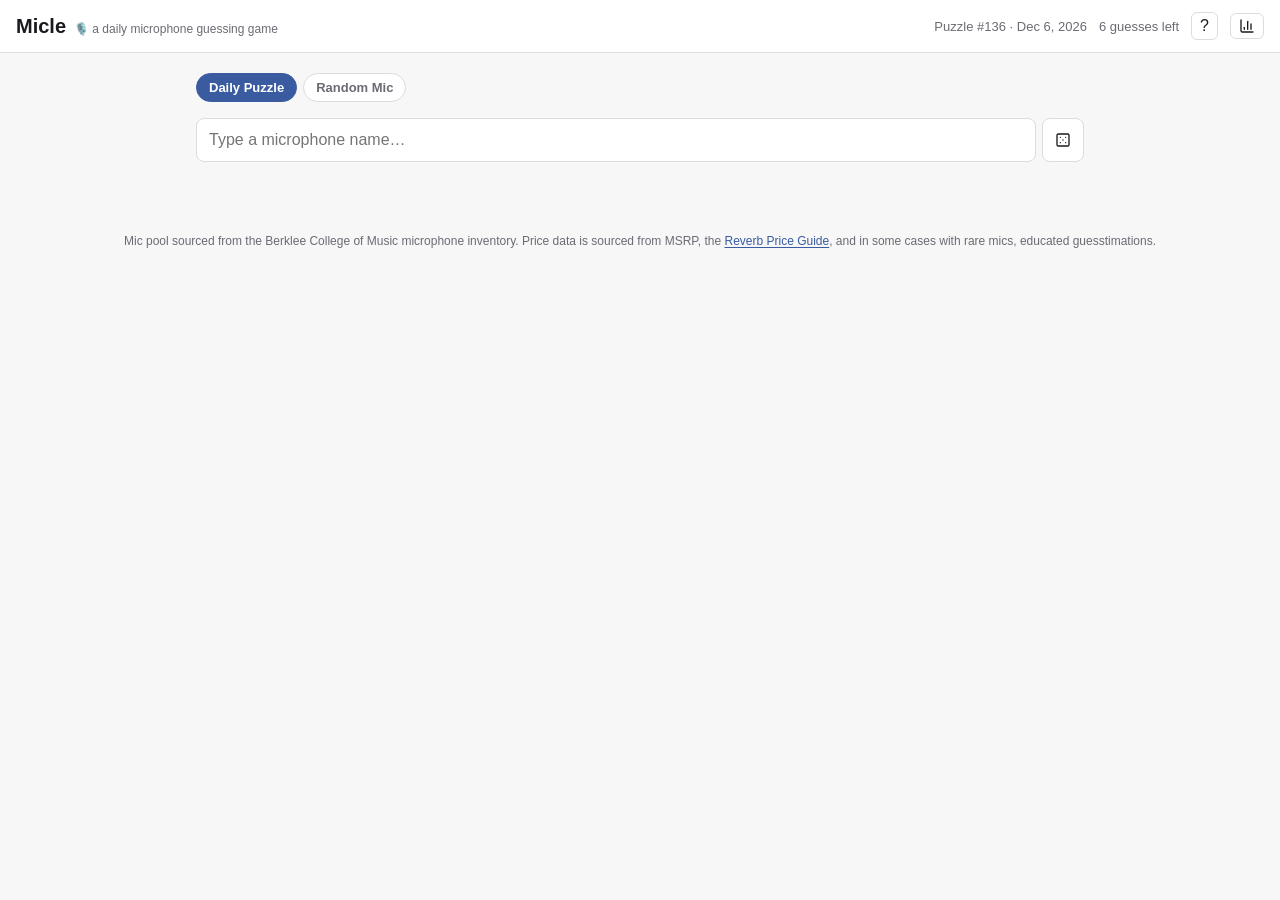
==== index.html @ 71186fd2 "Add GoatCounter analytics alongside Umami Umami Cloud's script domain is commonly adblocked, underco" ====
<!doctype html>
<html lang="en">
<head>
  <meta charset="utf-8" />
  <meta name="viewport" content="width=device-width, initial-scale=1" />
  <title>Micle — Daily Microphone Guessing Game</title>
  <meta name="description" content="Guess the studio microphone of the day. A Wordle-style game for audio nerds." />
  <link rel="canonical" href="https://micle.julianro.se/" />
  <meta property="og:type" content="website" />
  <meta property="og:title" content="Micle — Daily Microphone Guessing Game" />
  <meta property="og:description" content="Guess the studio microphone of the day. A Wordle-style game for audio nerds." />
  <meta property="og:url" content="https://micle.julianro.se/" />
  <meta property="og:image" content="https://micle.julianro.se/social-card.png" />
  <meta property="og:image:width" content="1200" />
  <meta property="og:image:height" content="630" />
  <meta name="twitter:card" content="summary_large_image" />
  <meta name="twitter:title" content="Micle — Daily Microphone Guessing Game" />
  <meta name="twitter:description" content="Guess the studio microphone of the day. A Wordle-style game for audio nerds." />
  <meta name="twitter:image" content="https://micle.julianro.se/social-card.png" />
  <link rel="icon" href="favicon.svg" type="image/svg+xml" />
  <link rel="apple-touch-icon" href="icons/apple-touch-icon.png" />
  <!-- Keep in sync with --bg in css/styles.css's :root and its dark-mode override. -->
  <meta name="theme-color" content="#f7f7f8" media="(prefers-color-scheme: light)" />
  <meta name="theme-color" content="#17171b" media="(prefers-color-scheme: dark)" />
  <link rel="manifest" href="manifest.webmanifest" />
  <link rel="stylesheet" href="css/styles.css" />
  <!-- Umami Cloud: privacy-friendly, cookieless analytics. TEMPORARY: remove once GoatCounter numbers are validated, see js/app.js track(). -->
  <script defer src="https://cloud.umami.is/script.js" data-website-id="380be635-32c4-4106-81da-ce175e192fd4"></script>
  <!-- GoatCounter: privacy-friendly, cookieless analytics, less commonly adblocked than Umami Cloud. -->
  <script data-goatcounter="https://julianrose.goatcounter.com/count" async src="//gc.zgo.at/count.js"></script>
  <script type="application/ld+json">
  {
    "@context": "https://schema.org",
    "@type": "WebApplication",
    "name": "Micle",
    "description": "Guess the studio microphone of the day. A Wordle-style game for audio nerds.",
    "url": "https://micle.julianro.se/",
    "applicationCategory": "GameApplication",
    "operatingSystem": "Any",
    "isAccessibleForFree": true,
    "offers": { "@type": "Offer", "price": "0", "priceCurrency": "USD" }
  }
  </script>
</head>
<body>
  <header class="site-header">
    <!-- Tagline is a sibling, not a child, of the h1: nesting it made the
         heading's accessible name "Micle🎙️ a daily microphone guessing game". -->
    <div class="site-title">
      <h1>Micle</h1>
      <span class="tagline">🎙️ a daily microphone guessing game</span>
    </div>
    <div class="header-actions">
      <span id="day-label" class="day-label"></span>
      <span id="guesses-left" class="guesses-left"></span>
      <button id="help-btn" type="button" class="icon-btn" aria-label="How to play" aria-expanded="false" aria-controls="instructions">?</button>
      <button id="stats-btn" type="button" class="icon-btn" aria-label="View stats">
        <svg viewBox="0 0 24 24" fill="none" stroke="currentColor" stroke-width="2" stroke-linecap="round" stroke-linejoin="round" aria-hidden="true"><path d="M3 3v16a2 2 0 0 0 2 2h16"/><path d="M18 17V9"/><path d="M13 17V5"/><path d="M8 17v-3"/></svg>
      </button>
    </div>
  </header>

  <main>
    <div id="instructions" class="instructions" hidden>
      <p>Guess the studio microphone in 6 tries. Each guess is compared against the answer across six categories. In Random Mic mode, toggle Infinity to drop the guess limit entirely.</p>
      <ul class="legend">
        <li><span class="legend-swatch legend-swatch--match" aria-hidden="true"><svg viewBox="0 0 24 24" fill="none" stroke="currentColor" stroke-width="2" stroke-linecap="round" stroke-linejoin="round"><path d="M20 6 9 17l-5-5"/></svg></span> Exact match</li>
        <li><span class="legend-swatch legend-swatch--partial" aria-hidden="true"><svg viewBox="0 0 24 24" fill="none" stroke="currentColor" stroke-width="2" stroke-linecap="round" stroke-linejoin="round"><path d="M10.1 2.182a10 10 0 0 1 3.8 0"/><path d="M13.9 21.818a10 10 0 0 1-3.8 0"/><path d="M17.609 3.721a10 10 0 0 1 2.69 2.7"/><path d="M2.182 13.9a10 10 0 0 1 0-3.8"/><path d="M20.279 17.609a10 10 0 0 1-2.7 2.69"/><path d="M21.818 10.1a10 10 0 0 1 0 3.8"/><path d="M3.721 6.391a10 10 0 0 1 2.7-2.69"/><path d="M6.391 20.279a10 10 0 0 1-2.69-2.7"/></svg></span> Partial — some polar patterns overlap</li>
        <li><span class="legend-swatch legend-swatch--no-match" aria-hidden="true"><svg viewBox="0 0 24 24" fill="none" stroke="currentColor" stroke-width="2" stroke-linecap="round" stroke-linejoin="round"><path d="M18 6 6 18"/><path d="m6 6 12 12"/></svg></span> No match</li>
        <li><span class="legend-swatch legend-swatch--hint" aria-hidden="true"><svg viewBox="0 0 24 24" fill="none" stroke="currentColor" stroke-width="2" stroke-linecap="round" stroke-linejoin="round"><path d="m5 12 7-7 7 7"/><path d="M12 19V5"/></svg></span> Answer is higher (year or price)</li>
        <li><span class="legend-swatch legend-swatch--hint" aria-hidden="true"><svg viewBox="0 0 24 24" fill="none" stroke="currentColor" stroke-width="2" stroke-linecap="round" stroke-linejoin="round"><path d="M12 5v14"/><path d="m19 12-7 7-7-7"/></svg></span> Answer is lower</li>
        <li><span class="legend-swatch legend-swatch--unknown" aria-hidden="true"><svg viewBox="0 0 24 24" fill="none" stroke="currentColor" stroke-width="2" stroke-linecap="round" stroke-linejoin="round"><circle cx="12" cy="12" r="10"/><path d="M9.09 9a3 3 0 0 1 5.83 1c0 2-3 3-3 3"/><path d="M12 17h.01"/></svg></span> Price unknown for this mic</li>
      </ul>
      <p class="instructions-note">Long values are shortened to fit: LDC and SDC are large- and small-diaphragm condensers, and Omni, Fig-8, Super, Hyper and Wide are the matching polar patterns. Hover a tile for the full text.</p>
      <p class="instructions-note">Keyboard shortcuts:</p>
      <ul class="shortcuts">
        <li><kbd>/</kbd> Focus the guess input</li>
        <li><kbd>?</kbd> Toggle these instructions</li>
        <li><kbd>Esc</kbd> Close these instructions</li>
        <li><kbd>S</kbd> Open stats</li>
        <li><kbd>D</kbd> Daily Puzzle</li>
        <li><kbd>M</kbd> Random Mic</li>
        <li><kbd>N</kbd> New Mic <span class="shortcuts-scope">(Random Mic)</span></li>
        <li><kbd>R</kbd> Random guess</li>
        <li><kbd>I</kbd> Toggle Infinity <span class="shortcuts-scope">(Random Mic)</span></li>
      </ul>
    </div>

    <div class="controls">
      <div class="mode-switcher" role="tablist">
        <button type="button" id="mode-daily-btn" class="mode-btn mode-btn--active" role="tab" aria-selected="true" data-mode="daily">Daily Puzzle</button>
        <button type="button" id="mode-random-btn" class="mode-btn" role="tab" aria-selected="false" data-mode="random">Random Mic</button>
      </div>
      <button type="button" id="infinity-toggle-btn" class="infinity-toggle" role="switch" aria-checked="false" hidden>∞ Infinity</button>
      <button type="button" id="new-random-btn" class="new-random-btn" hidden>
        <svg viewBox="0 0 24 24" fill="none" stroke="currentColor" stroke-width="2" stroke-linecap="round" stroke-linejoin="round" aria-hidden="true"><path d="m18 14 4 4-4 4"/><path d="m18 2 4 4-4 4"/><path d="M2 18h1.973a4 4 0 0 0 3.3-1.7l5.454-8.6a4 4 0 0 1 3.3-1.7H22"/><path d="M2 6h1.972a4 4 0 0 1 3.6 2.2"/><path d="M22 18h-6.041a4 4 0 0 1-3.3-1.8l-.359-.45"/></svg>
        New Mic
      </button>
    </div>
    <p id="mode-note" class="mode-note" hidden>Practice mode — unlimited replays, doesn't count toward your streak or stats.</p>

    <div class="guess-form">
      <div class="guess-row">
        <div class="autocomplete">
          <label for="guess-input" class="visually-hidden">Guess a microphone</label>
          <input
            id="guess-input"
            name="mic-guess-search"
            type="text"
            placeholder="Type a microphone name…"
            role="combobox"
            aria-expanded="false"
            aria-autocomplete="list"
            aria-controls="ac-list"
            autocomplete="off"
            autocorrect="off"
            autocapitalize="off"
            spellcheck="false"
            data-lpignore="true"
            data-1p-ignore="true"
            data-bwignore="true"
            data-form-type="other"
            data-protonpass-ignore="true"
          />
          <ul id="ac-list" class="ac-list" role="listbox" hidden></ul>
        </div>
        <button type="button" id="random-guess-btn" class="random-guess-btn" aria-label="Random guess">
          <svg viewBox="0 0 24 24" fill="none" stroke="currentColor" stroke-width="2" stroke-linecap="round" stroke-linejoin="round" aria-hidden="true"><rect width="18" height="18" x="3" y="3" rx="2" ry="2"/><path d="M16 8h.01"/><path d="M8 8h.01"/><path d="M8 16h.01"/><path d="M16 16h.01"/><path d="M12 12h.01"/></svg>
        </button>
      </div>
    </div>

    <p id="status-banner" class="status-banner" role="alert" hidden></p>
    <button id="share-btn-page" type="button" class="share-btn share-btn--page" hidden>
      <svg viewBox="0 0 24 24" fill="none" stroke="currentColor" stroke-width="2" stroke-linecap="round" stroke-linejoin="round" aria-hidden="true"><rect width="8" height="4" x="8" y="2" rx="1" ry="1"/><path d="M8 4H6a2 2 0 0 0-2 2v14a2 2 0 0 0 2 2h12a2 2 0 0 0 2-2v-2"/><path d="M16 4h2a2 2 0 0 1 2 2v4"/><path d="M21 14H11"/><path d="m15 10-4 4 4 4"/></svg>
      Share Results
    </button>

    <div id="board" class="board" role="table" aria-label="Guess history"></div>
  </main>

  <dialog id="stats-modal" class="modal" aria-labelledby="stats-title">
    <div class="modal-content">
      <div class="modal-header">
        <h2 id="stats-title">Statistics</h2>
        <button id="stats-close" type="button" class="icon-btn" aria-label="Close">✕</button>
      </div>
      <div id="stats-body"></div>
      <button id="share-btn" type="button" class="share-btn" hidden>
        <svg viewBox="0 0 24 24" fill="none" stroke="currentColor" stroke-width="2" stroke-linecap="round" stroke-linejoin="round" aria-hidden="true"><rect width="8" height="4" x="8" y="2" rx="1" ry="1"/><path d="M8 4H6a2 2 0 0 0-2 2v14a2 2 0 0 0 2 2h12a2 2 0 0 0 2-2v-2"/><path d="M16 4h2a2 2 0 0 1 2 2v4"/><path d="M21 14H11"/><path d="m15 10-4 4 4 4"/></svg>
        Share Results
      </button>
    </div>
  </dialog>

  <footer class="site-footer">
    <p>Mic pool sourced from the Berklee College of Music microphone inventory. Price data is sourced from MSRP, the <a href="https://reverb.com/price-guide/">Reverb Price Guide</a>, and in some cases with rare mics, educated guesstimations.</p>
  </footer>

  <script src="data/mics.js"></script>
  <script src="data/schedule.js"></script>
  <script src="js/storage.js"></script>
  <script src="js/compare.js"></script>
  <script src="js/autocomplete.js"></script>
  <script src="js/schedule.js"></script>
  <script src="js/devtools.js"></script>
  <script src="js/app.js"></script>
  <script src="js/pwa.js"></script>
</body>
</html>
---- css/styles.css ----
:root {
  /* --bg is duplicated as the light theme-color meta tag in index.html's
     <head> — keep them in sync if this changes. */
  --bg: #f7f7f8;
  --surface: #ffffff;
  --text: #1a1a1e;
  --muted: #6b6b74;
  --border: #dcdce0;
  --accent: #3a5ba0;
  --match: #4c8c4a;
  --match-bg: #e4f3e3;
  --partial: #b8860b;
  --partial-bg: #fbf1d9;
  --no-match: #8a8a92;
  --no-match-bg: #ececee;

  /* Year/price higher-lower hints. Deliberately the same hue as --accent, but
     only ever used as tint + border + text — never a solid fill — so a hint
     tile can't be mistaken for a button the way .mode-btn--active is. */
  --hint: #3a5ba0;
  --hint-bg: #e7ecf9;
  --loss: #b04a4a;
  --loss-bg: #fbe9e9;

  --space-1: 0.25rem;
  --space-2: 0.375rem;
  --space-3: 0.5rem;
  --space-4: 0.75rem;
  --space-5: 1rem;
  --space-6: 1.25rem;
  --space-7: 2rem;

  --radius-sm: 0.375rem;
  --radius-md: 0.5rem;
  --radius-lg: 0.75rem;
  --radius-pill: 999px;

  --fs-2xs: 0.6875rem;
  --fs-xs: 0.75rem;
  --fs-sm: 0.8125rem;
  --fs-base: 0.9375rem;
  --fs-md: 1rem;
  --fs-lg: 1.125rem;
  --fs-xl: 1.25rem;
  --fs-2xl: 1.5rem;

  /* Uniform tile height: icon line + two text lines + padding. Tuned against
     the widest real values in the pool, not derived arithmetically. */
  --tile-h: 4.25rem;
}

@media (prefers-color-scheme: dark) {
  :root {
    /* Duplicated as the dark theme-color meta tag in index.html — keep in sync. */
    --bg: #17171b;
    --surface: #212126;
    --text: #eceef0;
    --muted: #9a9aa3;
    --border: #3a3a42;
    --accent: #7fa0e0;
    --match: #6fcb6a;
    --match-bg: #1e2f1c;
    --partial: #e0b84d;
    --partial-bg: #332b12;
    --no-match: #8f8f98;
    --no-match-bg: #2a2a30;
    --hint: #8fb0f0;
    --hint-bg: #1c2542;
    --loss: #f08a8a;
    --loss-bg: #3a1e1e;
  }
}

* { box-sizing: border-box; }

/* Author-stylesheet `display` rules beat the UA's [hidden] { display: none }
   regardless of specificity, so every flex/grid/inline-block element here would
   silently ignore the `hidden` attribute that app.js uses for all visibility.
   This one rule makes `hidden` authoritative everywhere. */
[hidden] { display: none !important; }

body {
  margin: 0;
  font-family: -apple-system, BlinkMacSystemFont, "Segoe UI", Roboto, Helvetica, Arial, sans-serif;
  background: var(--bg);
  color: var(--text);
  min-height: 100vh;
}

.visually-hidden {
  position: absolute;
  width: 1px;
  height: 1px;
  overflow: hidden;
  clip: rect(0 0 0 0);
}

.site-header {
  display: flex;
  justify-content: space-between;
  align-items: center;
  flex-wrap: wrap;
  gap: var(--space-2) var(--space-4);
  padding: var(--space-4) var(--space-5);
  border-bottom: 1px solid var(--border);
  background: var(--surface);
}

.site-title {
  display: flex;
  align-items: baseline;
  gap: var(--space-3);
  min-width: 0;
}

.site-header h1 {
  font-size: var(--fs-xl);
  margin: 0;
}

.tagline {
  font-size: var(--fs-xs);
  font-weight: 400;
  color: var(--muted);
}

.header-actions {
  display: flex;
  align-items: center;
  gap: var(--space-4);
}

.day-label {
  font-size: var(--fs-sm);
  color: var(--muted);
}

.icon-btn {
  display: inline-flex;
  align-items: center;
  justify-content: center;
  background: none;
  border: 1px solid var(--border);
  border-radius: var(--radius-sm);
  font-size: var(--fs-md);
  padding: var(--space-1) var(--space-3);
  cursor: pointer;
  color: var(--text);
  transition: background-color 120ms ease, border-color 120ms ease;
}

.icon-btn:hover { background: var(--bg); }

main {
  max-width: 920px;
  margin: 0 auto;
  padding: var(--space-6) var(--space-5);
}

.instructions {
  color: var(--muted);
  font-size: var(--fs-base);
  line-height: 1.5;
  background: var(--surface);
  border: 1px solid var(--border);
  border-radius: var(--radius-lg);
  padding: var(--space-4) var(--space-5);
  margin: 0 0 var(--space-5);
}

.instructions p { margin: 0 0 var(--space-4); }
.instructions-note { font-size: var(--fs-sm); margin: var(--space-4) 0 0 !important; }

.shortcuts {
  list-style: none;
  margin: var(--space-2) 0 0;
  padding: 0;
  display: grid;
  grid-template-columns: repeat(auto-fit, minmax(180px, 1fr));
  gap: var(--space-2) var(--space-5);
  font-size: var(--fs-sm);
}

.shortcuts li {
  display: flex;
  align-items: center;
  gap: var(--space-2);
}

.shortcuts kbd {
  flex: none;
  min-width: 1.5rem;
  padding: 0 var(--space-2);
  border: 1px solid var(--border);
  border-radius: var(--radius-sm);
  background: var(--bg);
  font-family: inherit;
  font-size: var(--fs-xs);
  font-weight: 600;
  text-align: center;
  line-height: 1.5rem;
}

.shortcuts-scope { color: var(--muted); }

.legend {
  list-style: none;
  margin: 0;
  padding: 0;
  display: grid;
  grid-template-columns: repeat(auto-fit, minmax(210px, 1fr));
  gap: var(--space-2) var(--space-5);
  font-size: var(--fs-sm);
}

.legend li {
  display: flex;
  align-items: center;
  gap: var(--space-3);
}

.legend-swatch {
  flex: none;
  width: 1.5rem;
  height: 1.5rem;
  display: flex;
  align-items: center;
  justify-content: center;
  border-radius: var(--radius-sm);
  border: 1px solid var(--border);
  font-size: var(--fs-sm);
}

.legend-swatch--match { background: var(--match-bg); border-color: var(--match); color: var(--match); }
.legend-swatch--partial { background: var(--partial-bg); border-color: var(--partial); color: var(--partial); }
.legend-swatch--no-match { background: var(--no-match-bg); color: var(--no-match); }
.legend-swatch--hint { background: var(--hint-bg); border-color: var(--hint); color: var(--hint); }
.legend-swatch--unknown { background: var(--no-match-bg); color: var(--muted); border-style: dashed; }

/* Mode pills and the random-mic button share one row — the button used to sit
   on its own line, which cost vertical space on exactly the screens with least. */
.controls {
  display: flex;
  align-items: center;
  gap: var(--space-3);
  flex-wrap: wrap;
}

.mode-switcher {
  display: flex;
  gap: var(--space-2);
}

.mode-btn {
  padding: var(--space-2) var(--space-4);
  font-size: var(--fs-sm);
  font-weight: 600;
  border: 1px solid var(--border);
  border-radius: var(--radius-pill);
  background: var(--surface);
  color: var(--muted);
  cursor: pointer;
  transition: background-color 120ms ease, border-color 120ms ease, color 120ms ease;
}

.mode-btn:hover { background: var(--bg); }

.mode-btn--active {
  background: var(--accent);
  border-color: var(--accent);
  color: #fff;
}

.mode-note {
  font-size: var(--fs-xs);
  color: var(--muted);
  margin: var(--space-3) 0 0;
}

.new-random-btn {
  display: inline-flex;
  align-items: center;
  gap: var(--space-2);
  padding: var(--space-2) var(--space-4);
  font-size: var(--fs-sm);
  font-weight: 600;
  border: 1px solid var(--border);
  border-radius: var(--radius-pill);
  background: var(--surface);
  color: var(--text);
  cursor: pointer;
  transition: background-color 120ms ease, border-color 120ms ease;
}

.new-random-btn:hover { background: var(--bg); }

.infinity-toggle {
  padding: var(--space-2) var(--space-4);
  font-size: var(--fs-sm);
  font-weight: 600;
  border: 1px solid var(--border);
  border-radius: var(--radius-pill);
  background: var(--surface);
  color: var(--muted);
  cursor: pointer;
  transition: background-color 120ms ease, border-color 120ms ease, color 120ms ease;
}

.infinity-toggle:hover { background: var(--bg); }

.infinity-toggle--active {
  background: var(--accent);
  border-color: var(--accent);
  color: #fff;
}

.guess-form { margin: var(--space-5) 0 var(--space-3); }

.guess-row {
  display: flex;
  align-items: stretch;
  gap: var(--space-2);
}

.autocomplete { position: relative; flex: 1; }

.random-guess-btn {
  display: inline-flex;
  align-items: center;
  justify-content: center;
  padding: var(--space-4);
  font-size: var(--fs-md);
  line-height: 1;
  border: 1px solid var(--border);
  border-radius: var(--radius-md);
  background: var(--surface);
  color: var(--text);
  cursor: pointer;
  transition: background-color 120ms ease, border-color 120ms ease;
}

.random-guess-btn:hover { background: var(--bg); }
.random-guess-btn:disabled { opacity: 0.6; cursor: default; }

#guess-input {
  width: 100%;
  padding: var(--space-4) var(--space-4);
  /* Must stay >= 16px: anything smaller makes iOS Safari zoom on focus. */
  font-size: var(--fs-md);
  border: 1px solid var(--border);
  border-radius: var(--radius-md);
  background: var(--surface);
  color: var(--text);
  transition: border-color 120ms ease;
}

#guess-input:disabled { opacity: 0.6; }

.ac-list {
  position: absolute;
  z-index: 10;
  top: calc(100% + 4px);
  left: 0;
  right: 0;
  margin: 0;
  padding: var(--space-1);
  list-style: none;
  background: var(--surface);
  border: 1px solid var(--border);
  border-radius: var(--radius-md);
  box-shadow: 0 8px 24px rgba(0, 0, 0, 0.12);
  max-height: 280px;
  overflow-y: auto;
}

.ac-list li {
  padding: var(--space-3);
  border-radius: var(--radius-sm);
  cursor: pointer;
  font-size: var(--fs-base);
}

.ac-list li:hover,
.ac-option--active {
  background: var(--bg);
}

.ac-option--disabled {
  color: var(--muted);
  text-decoration: line-through;
  cursor: not-allowed;
}

.guesses-left {
  font-size: var(--fs-sm);
  color: var(--muted);
  margin: 0;
  white-space: nowrap;
}

/* State-neutral base — app.js appends --win or --loss. Without the variants a
   loss ("Out of guesses") rendered in celebration green. */
.status-banner {
  border: 1px solid var(--border);
  border-radius: var(--radius-md);
  padding: var(--space-4);
  font-size: var(--fs-base);
  margin-bottom: var(--space-5);
}

.status-banner--win {
  background: var(--match-bg);
  color: var(--match);
  border-color: var(--match);
}

.status-banner--loss {
  background: var(--loss-bg);
  color: var(--loss);
  border-color: var(--loss);
}

/* overflow must stay visible: `overflow-x: auto` forces overflow-y to compute
   to auto, which makes .board the nearest scrollport and silently defeats the
   sticky header row below. Narrow screens are handled by card mode, not scroll. */
.board {
  display: flex;
  flex-direction: column;
  gap: var(--space-2);
  overflow: visible;
}

/* Polar Pattern gets a wide column because it holds by far the longest value in
   the pool — AKG C414's "Cardioid / Omni / Fig-8 / Super / Hyper / Wide
   (Switchable)". Measured: it needs ~213px to stay within two lines, and every
   other value in all 110 mics fits comfortably at these ratios. */
.board-row {
  display: grid;
  grid-template-columns: 1.4fr 1fr 1.1fr 2.1fr 1fr 0.8fr 0.95fr;
  gap: var(--space-2);
}

.board-row--header {
  position: sticky;
  top: 0;
  z-index: 5;
  /* Opaque or guess rows scroll through underneath. */
  background: var(--bg);
}

.cell {
  border-radius: var(--radius-md);
  padding: var(--space-2) var(--space-1);
  font-size: var(--fs-xs);
  min-height: var(--tile-h);
  display: flex;
  flex-direction: column;
  align-items: center;
  justify-content: center;
  text-align: center;
  gap: 0.15rem;
  line-height: 1.25;
  border: 1px solid var(--border);
  background: var(--surface);
}

/* The header row's first cell is `cell cell--guess`, not `cell--header`, so
   scoping these resets to .cell--header would leave an oversized header row
   with a filled tile sitting where a plain column label belongs. */
.board-row--header > .cell {
  min-height: 0;
  background: transparent;
  border: none;
}

.cell--guess {
  align-items: flex-start;
  text-align: left;
  font-weight: 600;
  background: var(--surface);
  padding: var(--space-2) var(--space-3);
}

.cell--header {
  background: transparent;
  border: none;
  color: var(--muted);
  font-weight: 600;
  text-transform: uppercase;
  letter-spacing: 0.03em;
  font-size: var(--fs-2xs);
}

.cell--match {
  background: var(--match-bg);
  border-color: var(--match);
  color: var(--match);
}

.cell--partial {
  background: var(--partial-bg);
  border-color: var(--partial);
  color: var(--partial);
}

.cell--unknown {
  background: var(--no-match-bg);
  border-color: var(--border);
  color: var(--muted);
  border-style: dashed;
}

.cell--no-match {
  background: var(--no-match-bg);
  border-color: var(--border);
  color: var(--no-match);
}

/* Year/price hi-lo hints. These classes are emitted by app.js but had no styles
   at all before, so the two most information-dense columns rendered as plain
   surface with a bare arrow as the only signal. */
.cell--higher,
.cell--lower {
  background: var(--hint-bg);
  border-color: var(--hint);
  color: var(--hint);
}

.cell-icon {
  font-size: var(--fs-md);
  line-height: 1;
}

.cell-icon svg,
.legend-swatch svg {
  width: 1rem;
  height: 1rem;
}

.icon-btn svg,
.new-random-btn svg,
.share-btn svg,
.random-guess-btn svg {
  width: 1em;
  height: 1em;
  flex-shrink: 0;
}

/* Safety net only — the abbreviations in app.js should keep every value in the
   110-mic pool to two lines. Assertion #3 in the plan enforces that. */
.cell-text {
  font-size: var(--fs-xs);
  display: -webkit-box;
  -webkit-line-clamp: 2;
  line-clamp: 2;
  -webkit-box-orient: vertical;
  overflow: hidden;
}

/* Native <dialog> centers itself via the UA stylesheet (fixed + inset +
   margin: auto) — this just resets its own border/background/padding
   (previously carried by the outer flex-centering div) and caps its width,
   leaving .modal-content to supply the visible card's background/padding. */
.modal {
  margin: auto;
  border: none;
  background: transparent;
  padding: 0;
  max-width: min(360px, calc(100vw - 2 * var(--space-5)));
  width: 100%;
}

.modal::backdrop {
  background: rgba(0, 0, 0, 0.5);
}

.modal-content {
  background: var(--surface);
  border-radius: var(--radius-lg);
  padding: var(--space-6);
  max-width: 360px;
  width: 100%;
}

.modal-header {
  display: flex;
  justify-content: space-between;
  align-items: center;
  margin-bottom: var(--space-4);
}

.modal-header h2 { margin: 0; font-size: var(--fs-lg); }

.stats-grid {
  display: grid;
  grid-template-columns: repeat(4, 1fr);
  gap: var(--space-3);
  text-align: center;
}

.stats-grid div { display: flex; flex-direction: column; }
.stats-grid strong { font-size: var(--fs-2xl); }
.stats-grid span { font-size: var(--fs-2xs); color: var(--muted); }

.share-btn {
  display: flex;
  align-items: center;
  justify-content: center;
  gap: var(--space-2);
  width: 100%;
  margin-top: var(--space-5);
  padding: var(--space-3) var(--space-4);
  font-size: var(--fs-base);
  font-weight: 600;
  border: none;
  border-radius: var(--radius-md);
  background: var(--match);
  color: #fff;
  cursor: pointer;
  transition: opacity 120ms ease;
}

.share-btn:hover { opacity: 0.9; }

.share-btn--page {
  display: inline-flex;
  width: auto;
  margin: 0 0 var(--space-5);
}

.site-footer {
  text-align: center;
  color: var(--muted);
  font-size: var(--fs-xs);
  padding: var(--space-7) var(--space-5);
}

.site-footer a {
  color: var(--accent);
  text-decoration: underline;
  text-underline-offset: 2px;
}

.site-footer a:hover { color: var(--text); }

/* There were no focus styles at all before this — UA default rings only. */
.icon-btn:focus-visible,
.mode-btn:focus-visible,
.new-random-btn:focus-visible,
.random-guess-btn:focus-visible,
.share-btn:focus-visible,
#guess-input:focus-visible,
.ac-list li:focus-visible,
.infinity-toggle:focus-visible,
.site-footer a:focus-visible {
  outline: 2px solid var(--accent);
  outline-offset: 2px;
}

/* The input's border is its main affordance, so tint it too. */
#guess-input:focus-visible {
  border-color: var(--accent);
}

/* Staggered left-to-right reveal, applied only to a freshly submitted guess —
   app.js withholds .board-row--reveal when it rebuilds the board from saved
   state, so reloading a finished puzzle doesn't replay every row. */
@keyframes tile-reveal {
  from { opacity: 0; transform: translateY(-4px); }
  to { opacity: 1; transform: none; }
}

.board-row--reveal > .cell {
  animation: tile-reveal 220ms ease-out backwards;
}

.board-row--reveal > .cell:nth-child(1) { animation-delay: 0ms; }
.board-row--reveal > .cell:nth-child(2) { animation-delay: 60ms; }
.board-row--reveal > .cell:nth-child(3) { animation-delay: 120ms; }
.board-row--reveal > .cell:nth-child(4) { animation-delay: 180ms; }
.board-row--reveal > .cell:nth-child(5) { animation-delay: 240ms; }
.board-row--reveal > .cell:nth-child(6) { animation-delay: 300ms; }
.board-row--reveal > .cell:nth-child(7) { animation-delay: 360ms; }

/* The answer-reveal row (shown on a loss) reuses the win's all-green cell
   styling, since every category trivially "matches" the mic compared to
   itself — this divider + tinted name cell is what keeps it from reading
   as a guess the player actually made. */
.board-row--answer {
  margin-top: var(--space-3);
  padding-top: var(--space-3);
  border-top: 1px dashed var(--border);
}

.board-row--answer > .cell--guess {
  background: var(--loss-bg);
  color: var(--loss);
}

@media (prefers-reduced-motion: reduce) {
  *,
  *::before,
  *::after {
    animation-duration: 0.01ms !important;
    animation-delay: 0ms !important;
    animation-iteration-count: 1 !important;
    transition-duration: 0.01ms !important;
  }

  /* View Transitions' UA-generated pseudo-elements are a separate namespace
     the plain `*` selector above doesn't reach. */
  ::view-transition-group(*),
  ::view-transition-old(*),
  ::view-transition-new(*) {
    animation: none !important;
  }
}

/* Card mode. The two breakpoints are measured, not chosen:
   - 800px, because the Polar Pattern column needs ~213px to hold its longest
     value in two lines, which stops being possible below an 801px viewport.
   - 520px, because at 375px a 3-column chip grid leaves each value only ~80px,
     which wraps past two lines and clips. */
@media (max-width: 800px) {
  .board {
    gap: var(--space-3);
  }

  /* Each row becomes a self-contained card, so the shared column header no
     longer applies — the category name moves onto each chip instead. */
  .board-row--header {
    display: none;
  }

  .board-row {
    grid-template-columns: repeat(3, minmax(0, 1fr));
    gap: var(--space-2);
    padding: var(--space-3);
    border: 1px solid var(--border);
    border-radius: var(--radius-lg);
    background: var(--surface);
  }

  .cell--guess {
    grid-column: 1 / -1;
    border: none;
    background: transparent;
    padding: 0 var(--space-1) var(--space-1);
    font-size: var(--fs-md);
    min-height: 0;
  }

  /* Label and icon share the top row so the value gets the chip's full width.
     Giving the icon its own column costs ~20px and pushes the longest values
     past two lines. Keyed to .cell-icon / .cell-text rather than nth-child, so
     reordering CATEGORIES in app.js can't silently break the layout. */
  .board-row > .cell:not(.cell--guess) {
    display: grid;
    grid-template-columns: minmax(0, 1fr) auto;
    align-content: start;
    gap: 0 var(--space-1);
    text-align: left;
    min-height: 3.1rem;
    padding: var(--space-2);
  }

  .board-row > .cell:not(.cell--guess)::before {
    content: attr(data-label);
    grid-column: 1;
    grid-row: 1;
    font-size: var(--fs-2xs);
    text-transform: uppercase;
    letter-spacing: 0.03em;
    font-weight: 600;
    opacity: 0.75;
  }

  .board-row > .cell:not(.cell--guess) > .cell-icon {
    grid-column: 2;
    grid-row: 1;
    font-size: var(--fs-sm);
  }

  .board-row > .cell:not(.cell--guess) > .cell-text {
    grid-column: 1 / -1;
    grid-row: 2;
    /* One line more headroom than the desktop grid: card chips are narrower, and
       a card row that grows is harmless since cards aren't height-matched. */
    -webkit-line-clamp: 3;
    line-clamp: 3;
  }

  /* Polar Pattern holds values several times longer than any other category, so
     it takes the full card width instead of one narrow chip. Without this it
     clips at every viewport below 430px — including 375 and 390, the two most
     common phone widths. Keyed to the CATEGORIES label in app.js: if that label
     is renamed this rule stops applying, and the clamp above absorbs it. */
  .board-row > .cell[data-label="Polar Pattern"] {
    grid-column: 1 / -1;
  }
}

@media (max-width: 520px) {
  .board-row {
    grid-template-columns: repeat(2, minmax(0, 1fr));
  }
}

@media (max-width: 620px) {
  .tagline { display: none; }
  /* The puzzle number stays; the date is the first thing to go when the header
     runs out of room. */
  .day-label__date { display: none; }
}

@media (max-width: 480px) {
  .site-header h1 { font-size: var(--fs-md); }
  .header-actions { gap: var(--space-3); }
}
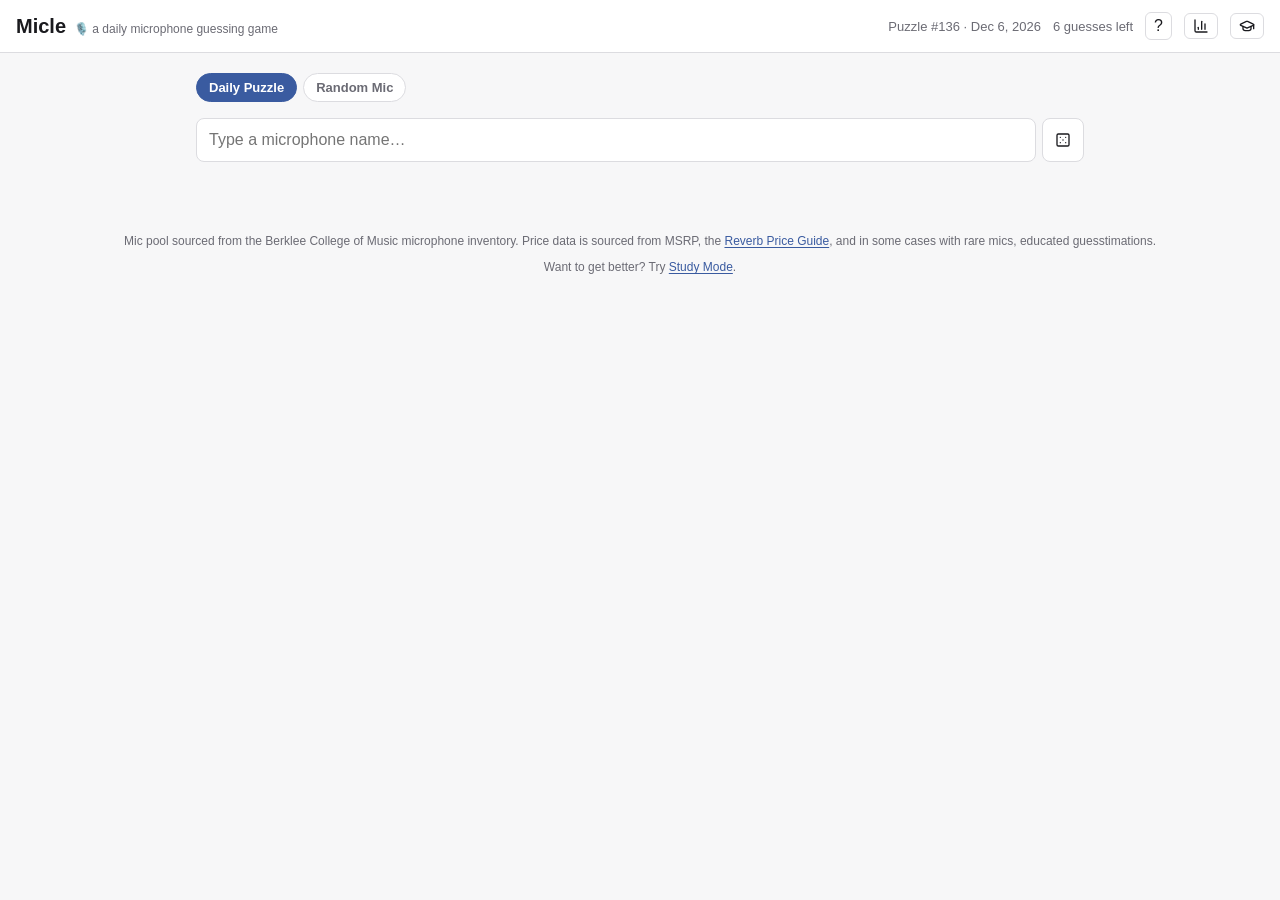
==== commit 2e38a243: "Add Study Mode: category-selectable quiz + mic reference page Adds /training/ with two tabs: a multi" ====
--- a/index.html
+++ b/index.html
@@ -57,6 +57,9 @@
       <button id="stats-btn" type="button" class="icon-btn" aria-label="View stats">
         <svg viewBox="0 0 24 24" fill="none" stroke="currentColor" stroke-width="2" stroke-linecap="round" stroke-linejoin="round" aria-hidden="true"><path d="M3 3v16a2 2 0 0 0 2 2h16"/><path d="M18 17V9"/><path d="M13 17V5"/><path d="M8 17v-3"/></svg>
       </button>
+      <a href="/training/" class="icon-btn" aria-label="Study mode">
+        <svg viewBox="0 0 24 24" fill="none" stroke="currentColor" stroke-width="2" stroke-linecap="round" stroke-linejoin="round" aria-hidden="true"><path d="M21.42 10.922a1 1 0 0 0-.019-1.838L12.83 5.18a2 2 0 0 0-1.66 0L2.6 9.08a1 1 0 0 0 0 1.832l8.57 3.908a2 2 0 0 0 1.66 0z"/><path d="M22 10v6"/><path d="M6 12.5V16a6 3 0 0 0 12 0v-3.5"/></svg>
+      </a>
     </div>
   </header>
 
@@ -65,7 +68,7 @@
       <p>Guess the studio microphone in 6 tries. Each guess is compared against the answer across six categories. In Random Mic mode, toggle Infinity to drop the guess limit entirely.</p>
       <ul class="legend">
         <li><span class="legend-swatch legend-swatch--match" aria-hidden="true"><svg viewBox="0 0 24 24" fill="none" stroke="currentColor" stroke-width="2" stroke-linecap="round" stroke-linejoin="round"><path d="M20 6 9 17l-5-5"/></svg></span> Exact match</li>
-        <li><span class="legend-swatch legend-swatch--partial" aria-hidden="true"><svg viewBox="0 0 24 24" fill="none" stroke="currentColor" stroke-width="2" stroke-linecap="round" stroke-linejoin="round"><path d="M10.1 2.182a10 10 0 0 1 3.8 0"/><path d="M13.9 21.818a10 10 0 0 1-3.8 0"/><path d="M17.609 3.721a10 10 0 0 1 2.69 2.7"/><path d="M2.182 13.9a10 10 0 0 1 0-3.8"/><path d="M20.279 17.609a10 10 0 0 1-2.7 2.69"/><path d="M21.818 10.1a10 10 0 0 1 0 3.8"/><path d="M3.721 6.391a10 10 0 0 1 2.7-2.69"/><path d="M6.391 20.279a10 10 0 0 1-2.69-2.7"/></svg></span> Partial — some polar patterns overlap</li>
+        <li><span class="legend-swatch legend-swatch--partial" aria-hidden="true"><svg viewBox="0 0 24 24" fill="none" stroke="currentColor" stroke-width="2" stroke-linecap="round" stroke-linejoin="round"><path d="M10.1 2.182a10 10 0 0 1 3.8 0"/><path d="M13.9 21.818a10 10 0 0 1-3.8 0"/><path d="M17.609 3.721a10 10 0 0 1 2.69 2.7"/><path d="M2.182 13.9a10 10 0 0 1 0-3.8"/><path d="M20.279 17.609a10 10 0 0 1-2.7 2.69"/><path d="M21.818 10.1a10 10 0 0 1 0 3.8"/><path d="M3.721 6.391a10 10 0 0 1 2.7-2.69"/><path d="M6.391 20.279a10 10 0 0 1-2.69-2.7"/></svg></span> Partial: some polar patterns overlap</li>
         <li><span class="legend-swatch legend-swatch--no-match" aria-hidden="true"><svg viewBox="0 0 24 24" fill="none" stroke="currentColor" stroke-width="2" stroke-linecap="round" stroke-linejoin="round"><path d="M18 6 6 18"/><path d="m6 6 12 12"/></svg></span> No match</li>
         <li><span class="legend-swatch legend-swatch--hint" aria-hidden="true"><svg viewBox="0 0 24 24" fill="none" stroke="currentColor" stroke-width="2" stroke-linecap="round" stroke-linejoin="round"><path d="m5 12 7-7 7 7"/><path d="M12 19V5"/></svg></span> Answer is higher (year or price)</li>
         <li><span class="legend-swatch legend-swatch--hint" aria-hidden="true"><svg viewBox="0 0 24 24" fill="none" stroke="currentColor" stroke-width="2" stroke-linecap="round" stroke-linejoin="round"><path d="M12 5v14"/><path d="m19 12-7 7-7-7"/></svg></span> Answer is lower</li>
@@ -97,7 +100,7 @@
         New Mic
       </button>
     </div>
-    <p id="mode-note" class="mode-note" hidden>Practice mode — unlimited replays, doesn't count toward your streak or stats.</p>
+    <p id="mode-note" class="mode-note" hidden>Practice mode offers unlimited replays that don't count toward your streak or stats.</p>
 
     <div class="guess-form">
       <div class="guess-row">
@@ -155,6 +158,7 @@
 
   <footer class="site-footer">
     <p>Mic pool sourced from the Berklee College of Music microphone inventory. Price data is sourced from MSRP, the <a href="https://reverb.com/price-guide/">Reverb Price Guide</a>, and in some cases with rare mics, educated guesstimations.</p>
+    <p>Want to get better? Try <a href="/training/">Study Mode</a>.</p>
   </footer>
 
   <script src="data/mics.js"></script>
--- a/css/styles.css
+++ b/css/styles.css
@@ -342,7 +342,11 @@
 .random-guess-btn:hover { background: var(--bg); }
 .random-guess-btn:disabled { opacity: 0.6; cursor: default; }
 
-#guess-input {
+/* #reference-input (training/index.html's Reference-tab search field) shares
+   this rule rather than duplicating it in css/training.css, so the two text
+   fields can't drift out of sync. */
+#guess-input,
+#reference-input {
   width: 100%;
   padding: var(--space-4) var(--space-4);
   /* Must stay >= 16px: anything smaller makes iOS Safari zoom on focus. */
@@ -650,6 +654,7 @@
 .random-guess-btn:focus-visible,
 .share-btn:focus-visible,
 #guess-input:focus-visible,
+#reference-input:focus-visible,
 .ac-list li:focus-visible,
 .infinity-toggle:focus-visible,
 .site-footer a:focus-visible {
@@ -658,7 +663,8 @@
 }
 
 /* The input's border is its main affordance, so tint it too. */
-#guess-input:focus-visible {
+#guess-input:focus-visible,
+#reference-input:focus-visible {
   border-color: var(--accent);
 }
 
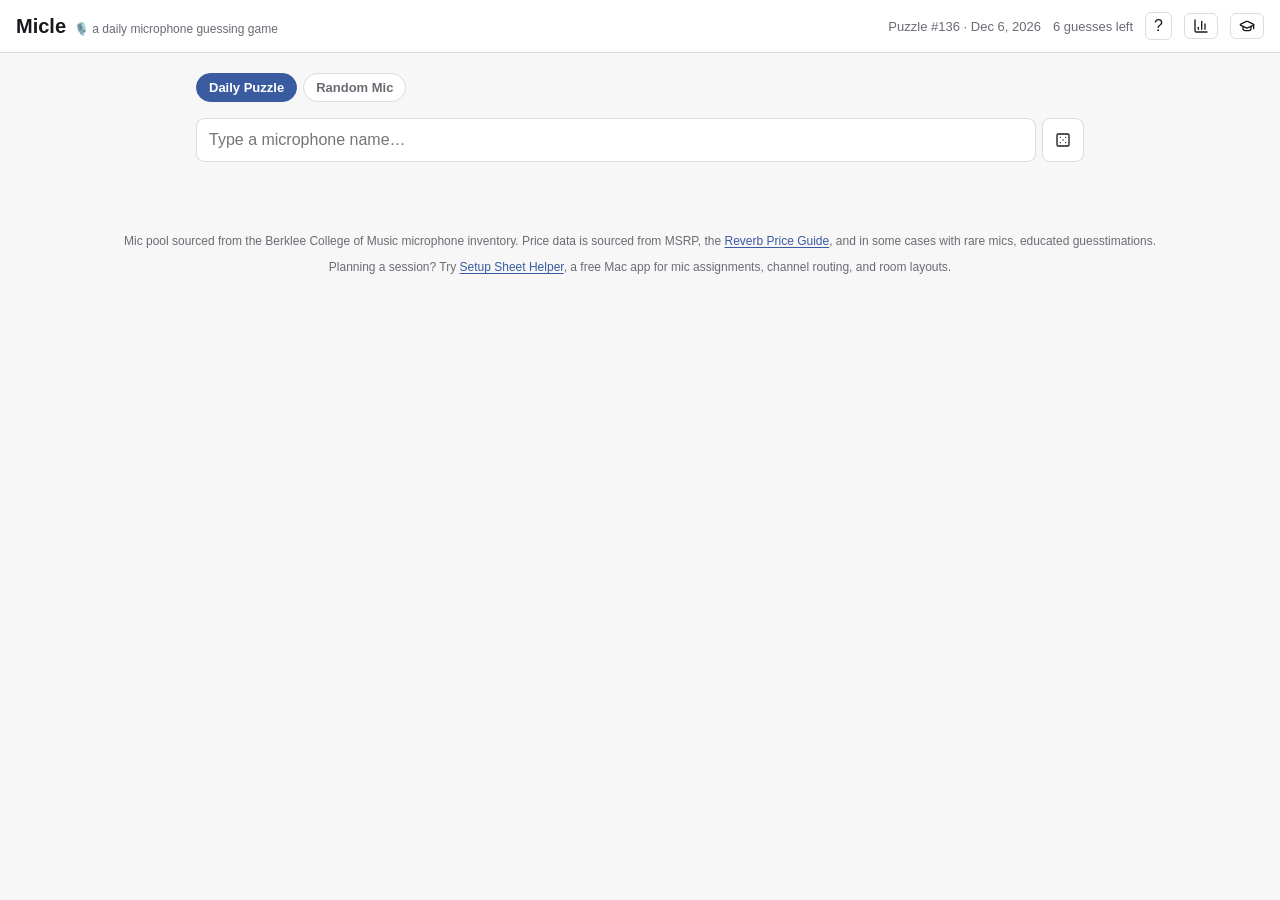
==== commit 2b7e598f: "Promote Setup Sheet Helper in the footer instead of Study Mode Study Mode stays reachable from the h" ====
--- a/index.html
+++ b/index.html
@@ -158,7 +158,7 @@
 
   <footer class="site-footer">
     <p>Mic pool sourced from the Berklee College of Music microphone inventory. Price data is sourced from MSRP, the <a href="https://reverb.com/price-guide/">Reverb Price Guide</a>, and in some cases with rare mics, educated guesstimations.</p>
-    <p>Want to get better? Try <a href="/training/">Study Mode</a>.</p>
+    <p>Planning a session? Try <a href="https://setupsheethelper.julianro.se/">Setup Sheet Helper</a>, a free Mac app for mic assignments, channel routing, and room layouts.</p>
   </footer>
 
   <script src="data/mics.js"></script>
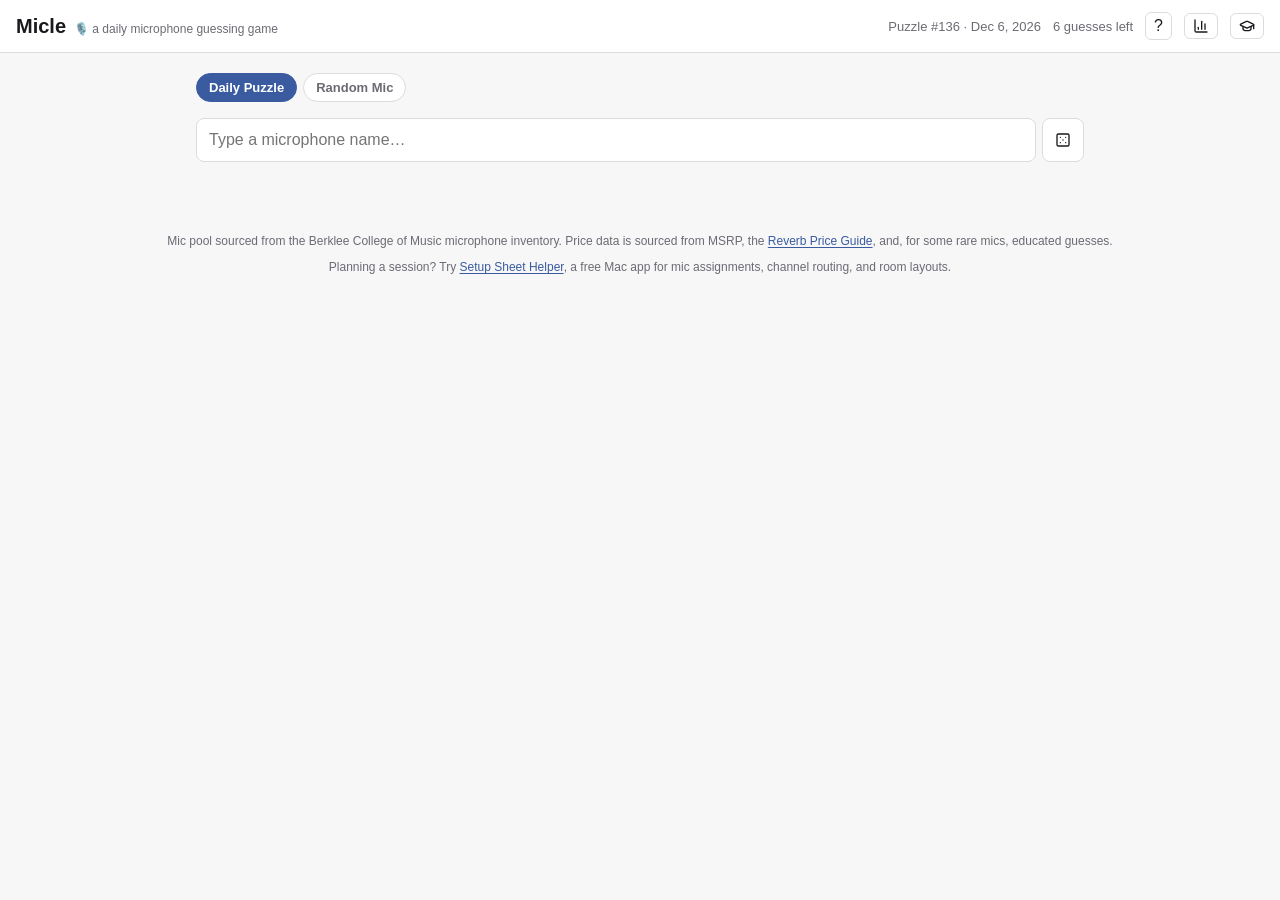
==== commit e7c7132a: "Tighten the footer's note on price sourcing The aside stacked two hedges — "in some cases" and "with" ====
--- a/index.html
+++ b/index.html
@@ -157,7 +157,7 @@
   </dialog>
 
   <footer class="site-footer">
-    <p>Mic pool sourced from the Berklee College of Music microphone inventory. Price data is sourced from MSRP, the <a href="https://reverb.com/price-guide/">Reverb Price Guide</a>, and in some cases with rare mics, educated guesstimations.</p>
+    <p>Mic pool sourced from the Berklee College of Music microphone inventory. Price data is sourced from MSRP, the <a href="https://reverb.com/price-guide/">Reverb Price Guide</a>, and, for some rare mics, educated guesses.</p>
     <p>Planning a session? Try <a href="https://setupsheethelper.julianro.se/">Setup Sheet Helper</a>, a free Mac app for mic assignments, channel routing, and room layouts.</p>
   </footer>
 
--- a/css/styles.css
+++ b/css/styles.css
@@ -625,6 +625,8 @@
 }
 
 .share-btn:hover { opacity: 0.9; }
+.share-btn:disabled { opacity: 0.5; cursor: default; }
+.share-btn:disabled:hover { opacity: 0.5; }
 
 .share-btn--page {
   display: inline-flex;
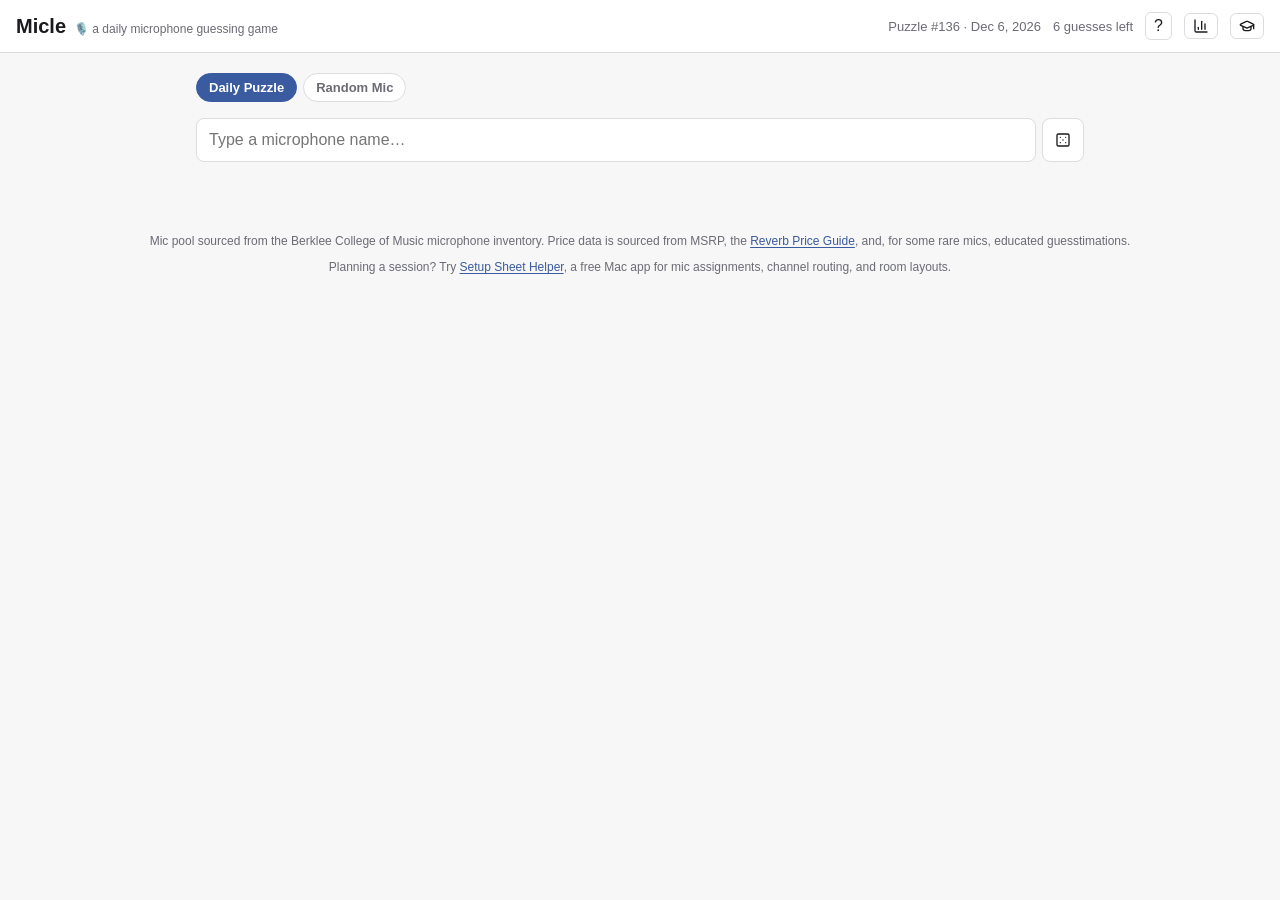
==== commit 4d285d4c: "Put "guesstimations" back in the footer Maintainer's preference — the word is doing deliberate work," ====
--- a/index.html
+++ b/index.html
@@ -157,7 +157,7 @@
   </dialog>
 
   <footer class="site-footer">
-    <p>Mic pool sourced from the Berklee College of Music microphone inventory. Price data is sourced from MSRP, the <a href="https://reverb.com/price-guide/">Reverb Price Guide</a>, and, for some rare mics, educated guesses.</p>
+    <p>Mic pool sourced from the Berklee College of Music microphone inventory. Price data is sourced from MSRP, the <a href="https://reverb.com/price-guide/">Reverb Price Guide</a>, and, for some rare mics, educated guesstimations.</p>
     <p>Planning a session? Try <a href="https://setupsheethelper.julianro.se/">Setup Sheet Helper</a>, a free Mac app for mic assignments, channel routing, and room layouts.</p>
   </footer>
 
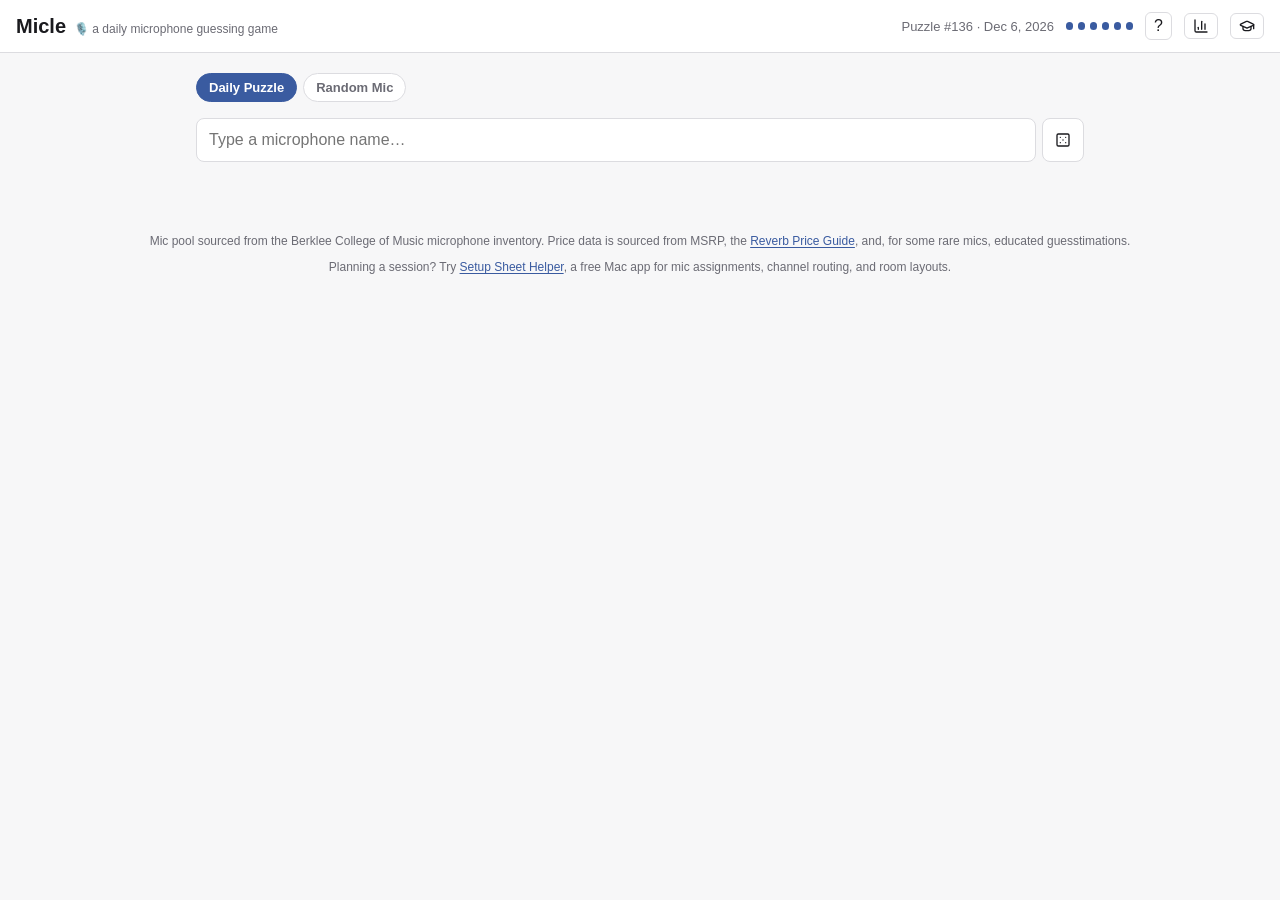
==== commit 25f4c2da: "Show the answer mic's photo when a round ends A card under the result banner: the photo, the mic's n" ====
--- a/index.html
+++ b/index.html
@@ -134,6 +134,10 @@
     </div>
 
     <p id="status-banner" class="status-banner" role="alert" hidden></p>
+    <!-- Filled only once the round is over — the photo is the answer. Stays
+         hidden for a mic with no photo rather than showing a placeholder at
+         the one moment the player is paying most attention. -->
+    <div id="answer-reveal" class="answer-reveal" hidden></div>
     <button id="share-btn-page" type="button" class="share-btn share-btn--page" hidden>
       <svg viewBox="0 0 24 24" fill="none" stroke="currentColor" stroke-width="2" stroke-linecap="round" stroke-linejoin="round" aria-hidden="true"><rect width="8" height="4" x="8" y="2" rx="1" ry="1"/><path d="M8 4H6a2 2 0 0 0-2 2v14a2 2 0 0 0 2 2h12a2 2 0 0 0 2-2v-2"/><path d="M16 4h2a2 2 0 0 1 2 2v4"/><path d="M21 14H11"/><path d="m15 10-4 4 4 4"/></svg>
       Share Results
@@ -156,18 +160,29 @@
     </div>
   </dialog>
 
+  <!-- Outside <main> on purpose: a <dialog> nested in anything that can be
+       hidden still inherits display:none and opens at 0x0. -->
+  <dialog id="photo-lightbox" class="photo-lightbox">
+    <button type="button" id="photo-lightbox-close" class="icon-btn" aria-label="Close">✕</button>
+    <img id="photo-lightbox-img" class="photo-lightbox-img" alt="" />
+    <p id="photo-lightbox-caption" class="photo-lightbox-caption"></p>
+  </dialog>
+
   <footer class="site-footer">
     <p>Mic pool sourced from the Berklee College of Music microphone inventory. Price data is sourced from MSRP, the <a href="https://reverb.com/price-guide/">Reverb Price Guide</a>, and, for some rare mics, educated guesstimations.</p>
     <p>Planning a session? Try <a href="https://setupsheethelper.julianro.se/">Setup Sheet Helper</a>, a free Mac app for mic assignments, channel routing, and room layouts.</p>
   </footer>
 
   <script src="data/mics.js"></script>
+  <!-- Needed by the end-of-round reveal. -->
+  <script src="data/photos.js"></script>
   <script src="data/schedule.js"></script>
   <script src="js/storage.js"></script>
   <script src="js/compare.js"></script>
   <script src="js/autocomplete.js"></script>
   <script src="js/schedule.js"></script>
   <script src="js/devtools.js"></script>
+  <script src="js/lightbox.js"></script>
   <script src="js/app.js"></script>
   <script src="js/pwa.js"></script>
 </body>
--- a/css/styles.css
+++ b/css/styles.css
@@ -47,6 +47,15 @@
   /* Uniform tile height: icon line + two text lines + padding. Tuned against
      the widest real values in the pool, not derived arithmetically. */
   --tile-h: 4.25rem;
+
+  /* Declares which schemes this page supports, so the UA draws its own
+     controls — checkboxes, radios, range thumbs, scrollbars, the search
+     field's clear button — in the matching one. Without it every native
+     control is painted light no matter what the page looks like, which is
+     why a checkbox sat white-on-white against a dark panel. It keys off
+     prefers-color-scheme, the same signal the dark overrides below use, so
+     the two can't drift apart. */
+  color-scheme: light dark;
 }
 
 @media (prefers-color-scheme: dark) {
@@ -265,7 +274,11 @@
 
 .mode-btn:hover { background: var(--bg); }
 
-.mode-btn--active {
+/* :hover listed too — .mode-btn:hover out-ranks a bare modifier class, so
+   without it hovering the active button swapped the blue fill for --bg and
+   left white text on a near-white background in light mode. */
+.mode-btn--active,
+.mode-btn--active:hover {
   background: var(--accent);
   border-color: var(--accent);
   color: #fff;
@@ -308,7 +321,9 @@
 
 .infinity-toggle:hover { background: var(--bg); }
 
-.infinity-toggle--active {
+/* :hover listed for the same reason as .mode-btn--active above. */
+.infinity-toggle--active,
+.infinity-toggle--active:hover {
   background: var(--accent);
   border-color: var(--accent);
   color: #fff;
@@ -400,6 +415,25 @@
   color: var(--muted);
   margin: 0;
   white-space: nowrap;
+  display: inline-flex;
+  align-items: center;
+  gap: 0.3rem;
+}
+
+/* Six dots that drain as guesses are spent. A representation change rather
+   than motion, so these stay under prefers-reduced-motion — only the
+   transition below gets suppressed, by the global rule further down. */
+.guess-dot {
+  width: 0.45rem;
+  height: 0.45rem;
+  border-radius: 50%;
+  background: var(--accent);
+  transition: background-color 260ms ease, transform 260ms ease;
+}
+
+.guess-dot--spent {
+  background: var(--border);
+  transform: scale(0.72);
 }
 
 /* State-neutral base — app.js appends --win or --loss. Without the variants a
@@ -422,6 +456,17 @@
   background: var(--loss-bg);
   color: var(--loss);
   border-color: var(--loss);
+}
+
+/* Informational, not a verdict — the round is still going. Uses the --hint
+   pair rather than --match or --loss for the reason given where those tokens
+   are defined: tint + border + text, never a solid fill. That matters here
+   more than anywhere else, because the only time this banner appears the row
+   directly above it is entirely green, and it must not read as a win. */
+.status-banner--note {
+  background: var(--hint-bg);
+  color: var(--hint);
+  border-color: var(--hint);
 }
 
 /* overflow must stay visible: `overflow-x: auto` forces overflow-y to compute
@@ -690,6 +735,36 @@
 .board-row--reveal > .cell:nth-child(6) { animation-delay: 300ms; }
 .board-row--reveal > .cell:nth-child(7) { animation-delay: 360ms; }
 
+/* The hi/lo arrow drifts the way it points, so the direction reads without
+   parsing the glyph. Deliberately slow and small: unlike the reveal, this one
+   sits on screen for the rest of the round, and anything faster or further
+   turns into a fidget in the player's peripheral vision. */
+@keyframes hint-drift-up {
+  0%, 100% { transform: translateY(0); }
+  50%      { transform: translateY(-3px); }
+}
+
+@keyframes hint-drift-down {
+  0%, 100% { transform: translateY(0); }
+  50%      { transform: translateY(3px); }
+}
+
+.cell--higher .cell-icon { animation: hint-drift-up 1.8s ease-in-out infinite; }
+.cell--lower .cell-icon { animation: hint-drift-down 1.8s ease-in-out infinite; }
+
+/* A single settle on the winning row. app.js only adds --win alongside
+   --reveal, never on a rebuild, so a solved puzzle doesn't re-celebrate on
+   every page load. The loss row is excluded at the source, not here. */
+@keyframes row-win {
+  from { transform: scale(1); }
+  55%  { transform: scale(1.025); }
+  to   { transform: scale(1); }
+}
+
+.board-row--win {
+  animation: row-win 420ms ease-out 380ms backwards;
+}
+
 /* The answer-reveal row (shown on a loss) reuses the win's all-green cell
    styling, since every category trivially "matches" the mic compared to
    itself — this divider + tinted name cell is what keeps it from reading
@@ -825,3 +900,95 @@
   .site-header h1 { font-size: var(--fs-md); }
   .header-actions { gap: var(--space-3); }
 }
+
+/* --------------------------------------------------------- Photo lightbox */
+
+/* Shared: Study Mode's Reference panel and quiz, and the daily game's
+   end-of-round reveal. Lives here rather than in training.css because the
+   daily game only loads this stylesheet. */
+
+/* A button wrapper so enlarging is reachable by keyboard, not just mouse.
+   Contents-display keeps it out of the layout entirely: the img inside goes
+   on sizing exactly as it did before being wrapped. */
+.photo-zoom {
+  display: contents;
+  padding: 0;
+  border: none;
+  background: none;
+  font: inherit;
+  cursor: zoom-in;
+}
+.photo-zoom:focus-visible {
+  outline: none;
+}
+.photo-zoom:focus-visible img {
+  outline: 2px solid var(--accent);
+  outline-offset: 2px;
+}
+
+.photo-lightbox {
+  max-width: min(90vw, 36rem);
+  max-height: 90vh;
+  padding: var(--space-4);
+  border: 1px solid var(--border);
+  border-radius: var(--radius-lg);
+  background: var(--surface);
+  color: var(--text);
+  overflow: visible;
+}
+.photo-lightbox::backdrop { background: rgb(0 0 0 / 0.72); }
+.photo-lightbox-img {
+  display: block;
+  width: 100%;
+  height: auto;
+  /* Leaves room for the caption and padding so a tall photo can't push the
+     dialog past the viewport. */
+  max-height: calc(90vh - 5rem);
+  object-fit: contain;
+  border-radius: var(--radius-sm);
+  background: var(--bg);
+}
+.photo-lightbox-caption {
+  margin: var(--space-3) 0 0;
+  text-align: center;
+  font-size: var(--fs-sm);
+  color: var(--muted);
+}
+
+/* ------------------------------------------------- End-of-round reveal */
+
+/* The answer mic, shown once the round is over. Sits between the result
+   banner and the share button so it reads as part of the ending, while
+   staying compact enough that the guess board is still on screen. */
+.answer-reveal {
+  display: flex;
+  align-items: center;
+  gap: var(--space-4);
+  padding: var(--space-3);
+  margin-bottom: var(--space-5);
+  background: var(--surface);
+  border: 1px solid var(--border);
+  border-radius: var(--radius-md);
+}
+.answer-reveal-photo {
+  display: block;
+  width: 5.5rem;
+  height: 5.5rem;
+  flex: none;
+  object-fit: cover;
+  border-radius: var(--radius-sm);
+  background: var(--bg);
+  cursor: zoom-in;
+}
+.answer-reveal-text { min-width: 0; }
+.answer-reveal-name {
+  margin: 0;
+  font-size: var(--fs-md);
+  font-weight: 600;
+}
+.answer-reveal-spec {
+  margin: var(--space-1) 0 0;
+  font-size: var(--fs-xs);
+  color: var(--muted);
+  line-height: 1.4;
+}
